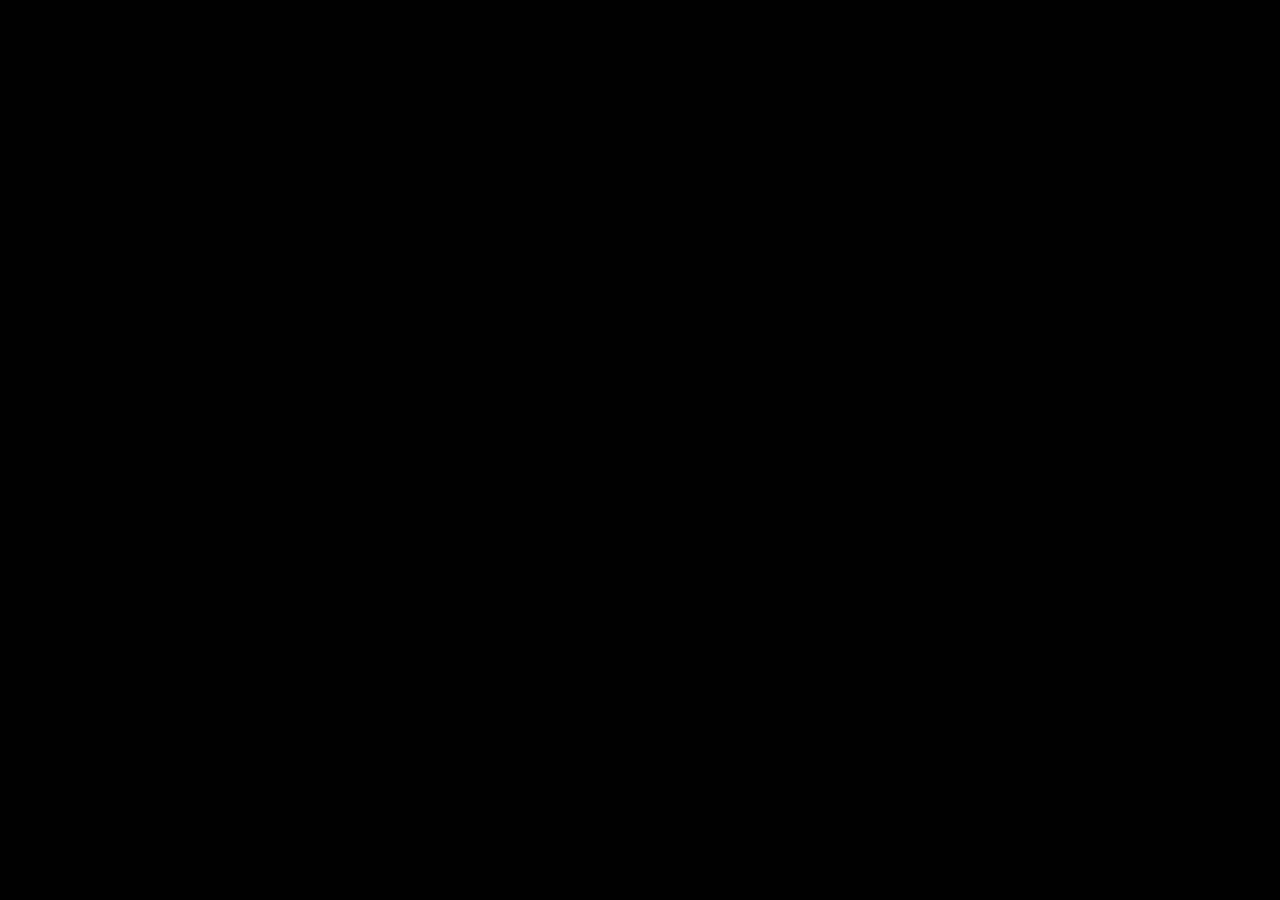
==== index.html @ 9e672708 "Rename preview.html to index.html" ====
<!DOCTYPE html>
<html lang="en">
<head>
  <meta charset="UTF-8" />
  <meta name="viewport" content="width=device-width, initial-scale=1.0, viewport-fit=cover" />
  <title>Presentation</title>

  <style>
    html, body {
      margin: 0;
      padding: 0;
      width: 100%;
      height: 100%;
      overflow: hidden;
      background: black; /* prevents white flash */
    }

    iframe {
      position: fixed;
      top: 0;
      left: 0;
      width: 100vw;
      height: 100vh;
      border: none;
    }
  </style>
</head>

<body>
  <iframe 
    src="https://prezi.com/p/embed/UuMupJnldJYBJrRKzkD7/"
    allow="autoplay; fullscreen"
    allowfullscreen>
  </iframe>
</body>
</html>
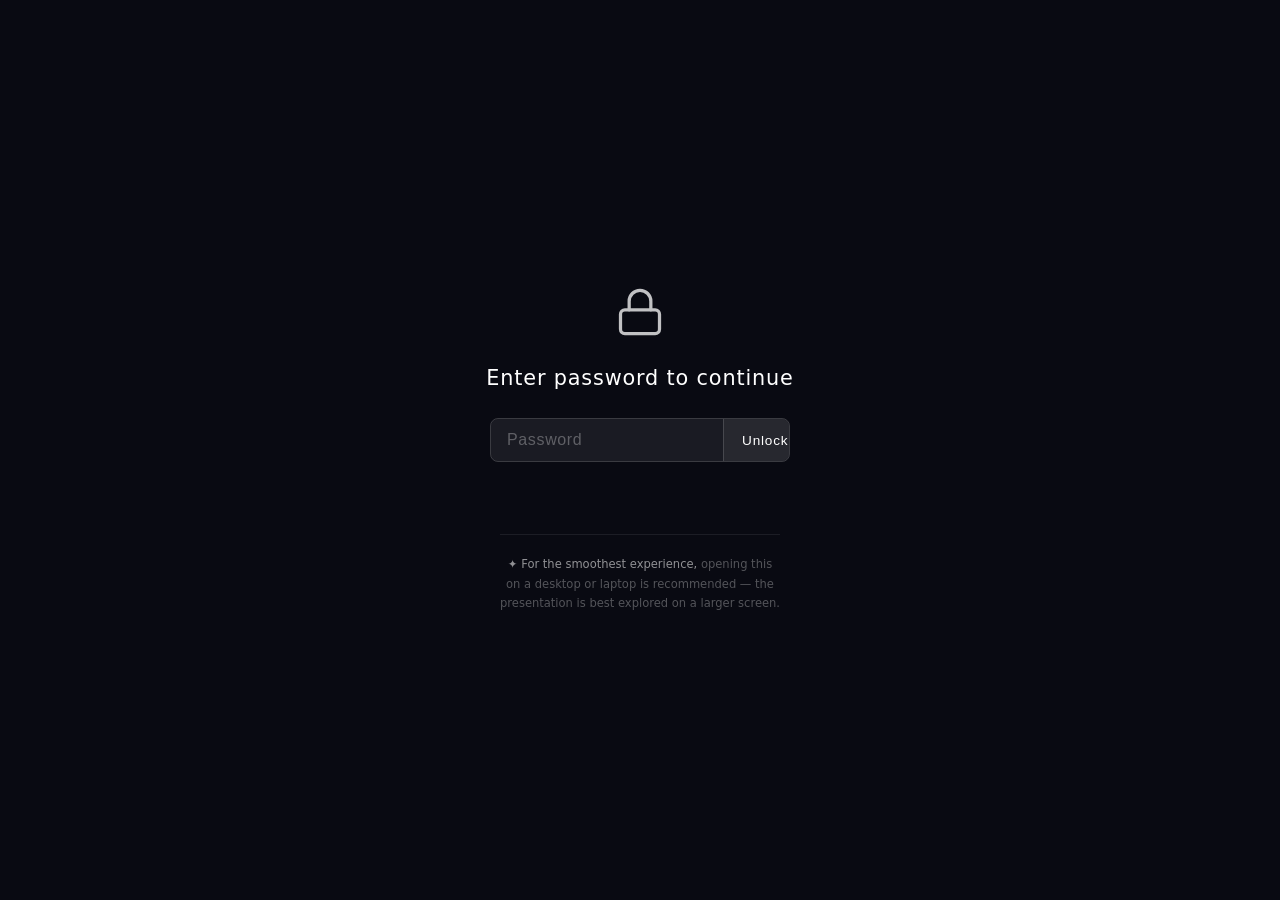
==== commit 0c8350a1: "Update index.html" ====
--- a/index.html
+++ b/index.html
@@ -2,35 +2,219 @@
 <html lang="en">
 <head>
   <meta charset="UTF-8" />
-  <meta name="viewport" content="width=device-width, initial-scale=1.0, viewport-fit=cover" />
+  <meta name="viewport" content="width=device-width, initial-scale=1.0" />
   <title>Presentation</title>
-
   <style>
-    html, body {
+    *, *::before, *::after {
+      box-sizing: border-box;
       margin: 0;
       padding: 0;
+    }
+
+    html, body {
       width: 100%;
       height: 100%;
+      background: #000;
+      display: flex;
+      align-items: center;
+      justify-content: center;
       overflow: hidden;
-      background: black; /* prevents white flash */
-    }
-
-    iframe {
+      font-family: 'Segoe UI', system-ui, sans-serif;
+    }
+
+    .prezi-wrap {
+      position: relative;
+      width: 100vw;
+      height: min(56.25vw, 85vh);
+    }
+
+    .prezi-wrap iframe {
+      position: absolute;
+      top: 0; left: 0;
+      width: 100%;
+      height: 100%;
+      border: none;
+    }
+
+    /* ── Password overlay ── */
+    #overlay {
       position: fixed;
-      top: 0;
-      left: 0;
-      width: 100vw;
-      height: 100vh;
+      inset: 0;
+      z-index: 100;
+      backdrop-filter: blur(18px);
+      -webkit-backdrop-filter: blur(18px);
+      background: rgba(10, 12, 20, 0.90);
+      display: flex;
+      flex-direction: column;
+      align-items: center;
+      justify-content: center;
+      gap: 28px;
+      padding: 24px;
+      transition: opacity 0.5s ease;
+    }
+
+    #overlay.hidden {
+      opacity: 0;
+      pointer-events: none;
+    }
+
+    .lock-icon {
+      width: 52px;
+      height: 52px;
+      opacity: 0.75;
+      color: #fff;
+    }
+
+    .overlay-title {
+      font-size: 1.3rem;
+      font-weight: 500;
+      color: #ffffff;
+      letter-spacing: 0.04em;
+      text-align: center;
+    }
+
+    .overlay-note {
+      font-size: 0.78rem;
+      color: rgba(255,255,255,0.45);
+      text-align: center;
+      max-width: 300px;
+      line-height: 1.6;
+    }
+
+    .input-row {
+      display: flex;
+      gap: 0;
+      border: 1px solid rgba(255,255,255,0.2);
+      border-radius: 8px;
+      overflow: hidden;
+      width: 100%;
+      max-width: 300px;
+    }
+
+    #pwInput {
+      flex: 1;
+      padding: 12px 16px;
+      background: rgba(255,255,255,0.07);
       border: none;
+      outline: none;
+      color: #fff;
+      font-size: 1rem;
+      letter-spacing: 0.1em;
+    }
+
+    #pwInput::placeholder {
+      color: rgba(255,255,255,0.3);
+      letter-spacing: 0.04em;
+    }
+
+    #unlockBtn {
+      padding: 12px 18px;
+      background: rgba(255,255,255,0.12);
+      border: none;
+      border-left: 1px solid rgba(255,255,255,0.15);
+      color: #fff;
+      cursor: pointer;
+      font-size: 0.85rem;
+      letter-spacing: 0.06em;
+      transition: background 0.2s;
+      white-space: nowrap;
+    }
+
+    #unlockBtn:hover {
+      background: rgba(255,255,255,0.22);
+    }
+
+    .error-msg {
+      font-size: 0.78rem;
+      color: #ff6b6b;
+      height: 16px;
+      text-align: center;
+      transition: opacity 0.3s;
+    }
+
+    .device-note {
+      font-size: 0.72rem;
+      color: rgba(255,255,255,0.3);
+      text-align: center;
+      max-width: 280px;
+      line-height: 1.7;
+      border-top: 1px solid rgba(255,255,255,0.08);
+      padding-top: 20px;
+    }
+
+    .device-note span {
+      color: rgba(255,255,255,0.55);
     }
   </style>
 </head>
-
 <body>
-  <iframe 
-    src="https://prezi.com/p/embed/UuMupJnldJYBJrRKzkD7/"
-    allow="autoplay; fullscreen"
-    allowfullscreen>
-  </iframe>
+
+  <!-- Prezi embed -->
+  <div class="prezi-wrap">
+    <iframe
+      src="https://prezi.com/p/embed/UuMupJnldJYBJrRKzkD7/"
+      id="iframe_container"
+      frameborder="0"
+      webkitallowfullscreen
+      mozallowfullscreen
+      allowfullscreen
+      allow="autoplay; fullscreen"
+    ></iframe>
+  </div>
+
+  <!-- Password overlay -->
+  <div id="overlay">
+
+    <svg class="lock-icon" viewBox="0 0 24 24" fill="none" stroke="currentColor" stroke-width="1.5" stroke-linecap="round" stroke-linejoin="round">
+      <rect x="3" y="11" width="18" height="11" rx="2" ry="2"/>
+      <path d="M7 11V7a5 5 0 0 1 10 0v4"/>
+    </svg>
+
+    <div class="overlay-title">Enter password to continue</div>
+
+    <div class="input-row">
+      <input
+        type="password"
+        id="pwInput"
+        placeholder="Password"
+        autocomplete="off"
+        autofocus
+      />
+      <button id="unlockBtn" onclick="checkPassword()">Unlock</button>
+    </div>
+
+    <div class="error-msg" id="errorMsg"></div>
+
+    <div class="device-note">
+      <span>✦ For the smoothest experience,</span> opening this on a desktop or laptop is recommended — the presentation is best explored on a larger screen.
+    </div>
+
+  </div>
+
+  <script>
+    // ── Set your password here ──
+    const PASSWORD = "myprez";
+
+    const input = document.getElementById('pwInput');
+    const errorMsg = document.getElementById('errorMsg');
+
+    input.addEventListener('keydown', (e) => {
+      if (e.key === 'Enter') checkPassword();
+    });
+
+    function checkPassword() {
+      if (input.value === PASSWORD) {
+        const overlay = document.getElementById('overlay');
+        overlay.classList.add('hidden');
+        setTimeout(() => overlay.style.display = 'none', 500);
+      } else {
+        errorMsg.textContent = 'Incorrect password. Please try again.';
+        input.value = '';
+        input.focus();
+        setTimeout(() => errorMsg.textContent = '', 2500);
+      }
+    }
+  </script>
+
 </body>
 </html>
